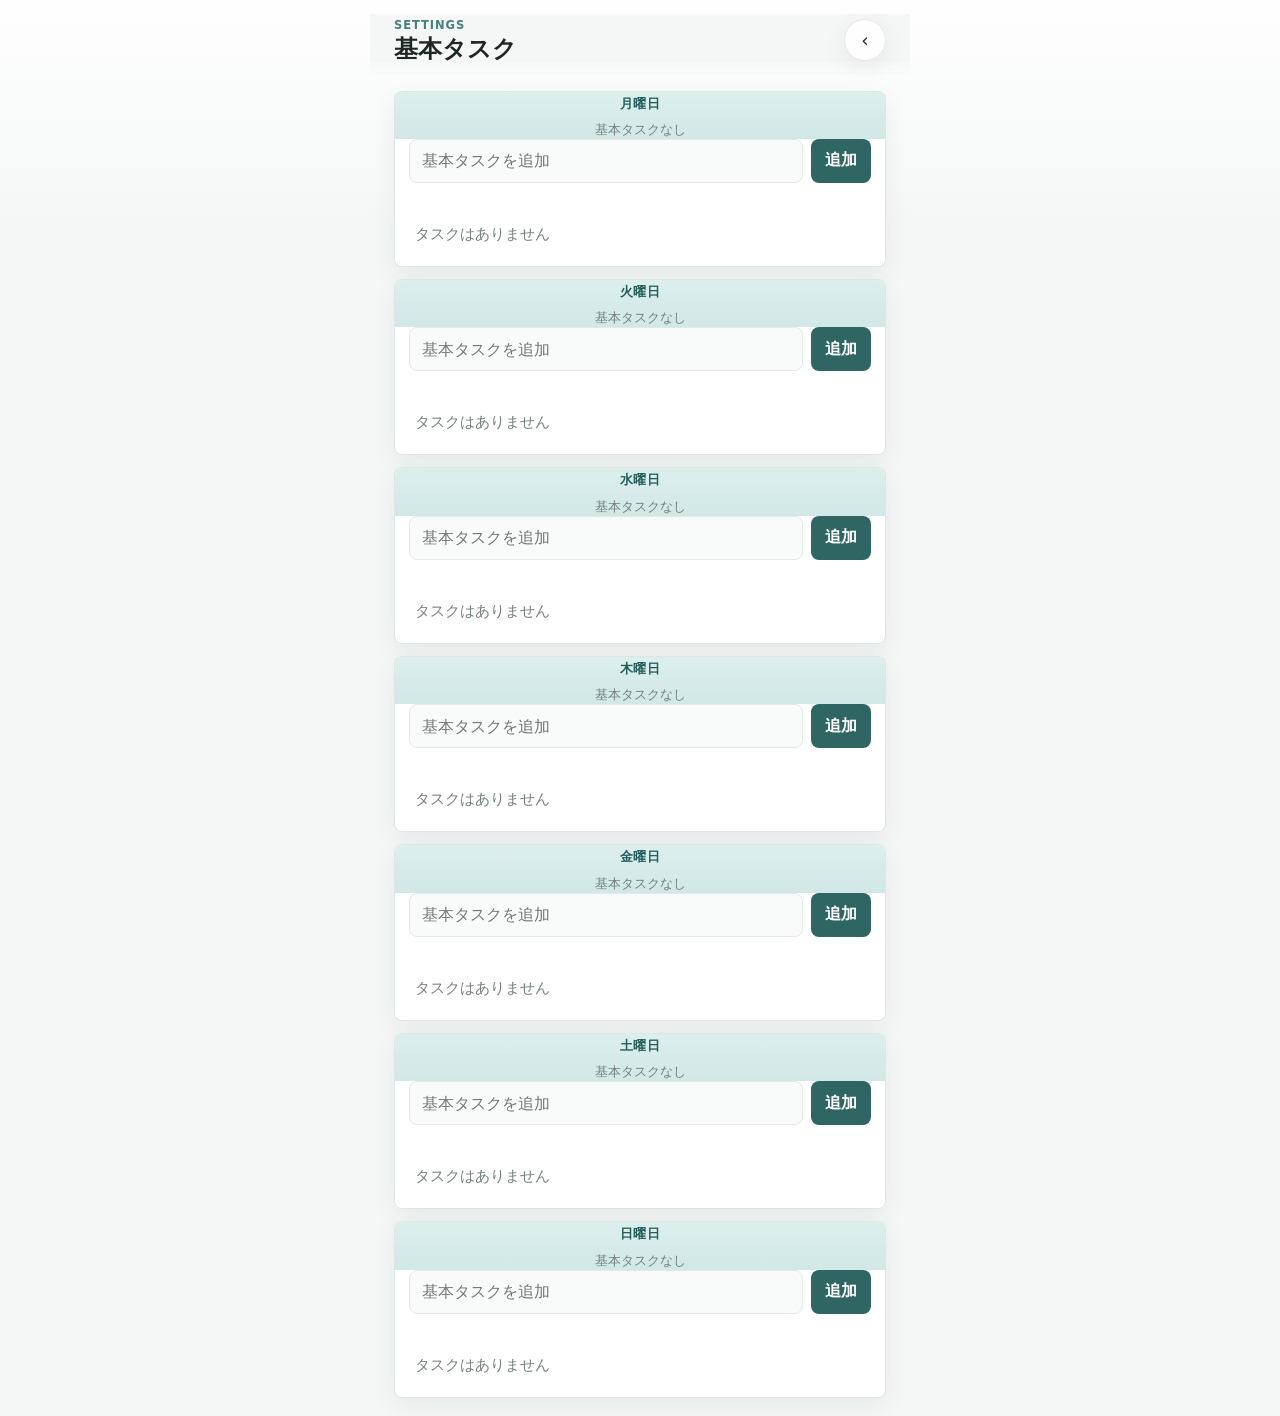
==== settings.html @ 0e0b2b91 "Add files via upload" ====
<!doctype html>
<html lang="ja">
  <head>
    <meta charset="utf-8">
    <meta name="viewport" content="width=device-width, initial-scale=1, viewport-fit=cover">
    <meta name="theme-color" content="#f4f7f6">
    <meta name="description" content="&#36913;&#38291;ToDo&#12398;&#22522;&#26412;&#12479;&#12473;&#12463;&#35373;&#23450;">
    <title>Weekly ToDo Settings</title>
    <link rel="stylesheet" href="style.css">
    <script src="settings.js" defer></script>
  </head>
  <body>
    <header class="app-header">
      <div>
        <p class="eyebrow">Settings</p>
        <h1>&#22522;&#26412;&#12479;&#12473;&#12463;</h1>
      </div>
      <a class="icon-button" href="index.html" aria-label="&#12513;&#12452;&#12531;&#30011;&#38754;&#12408;&#25147;&#12427;">&#8249;</a>
    </header>

    <main class="settings-list" id="settingsList"></main>

    <template id="settingsDayTemplate">
      <section class="settings-panel">
        <div class="day-head">
          <div>
            <h2></h2>
            <p class="day-count"></p>
          </div>
        </div>
        <form class="add-form">
          <input type="text" maxlength="60" autocomplete="off" placeholder="&#22522;&#26412;&#12479;&#12473;&#12463;&#12434;&#36861;&#21152;">
          <button type="submit">&#36861;&#21152;</button>
        </form>
        <ul class="task-list"></ul>
      </section>
    </template>
  </body>
</html>
---- style.css ----
:root {
  color-scheme: light;
  --bg: #f5f7f7;
  --panel: #ffffff;
  --panel-soft: #f9fbfb;
  --text: #1f2626;
  --muted: #74817f;
  --muted-soft: #a9b6b3;
  --line: #e3e9e7;
  --accent: #477f7d;
  --accent-strong: #2f6664;
  --accent-soft: #e6f1f0;
  --danger: #ad5a54;
  --shadow: 0 18px 44px rgba(38, 52, 51, 0.1);
  --shadow-soft: 0 8px 24px rgba(38, 52, 51, 0.07);
}

* {
  box-sizing: border-box;
}

html {
  min-height: 100%;
  background: var(--bg);
}

body {
  min-height: 100%;
  margin: 0;
  padding: calc(14px + env(safe-area-inset-top)) 0 calc(18px + env(safe-area-inset-bottom));
  color: var(--text);
  font-family: system-ui, -apple-system, BlinkMacSystemFont, "Segoe UI", sans-serif;
  background:
    linear-gradient(180deg, rgba(255, 255, 255, 0.92), rgba(255, 255, 255, 0) 230px),
    var(--bg);
}

button,
input,
a {
  font: inherit;
}

button,
a {
  -webkit-tap-highlight-color: transparent;
}

a {
  text-decoration: none;
}

.app-header {
  position: sticky;
  top: 0;
  z-index: 3;
  display: flex;
  align-items: center;
  justify-content: space-between;
  gap: 12px;
  max-width: 540px;
  margin: 0 auto 16px;
  padding: 4px 16px 12px;
  background: linear-gradient(180deg, var(--bg) 76%, rgba(245, 247, 247, 0));
}

.header-actions {
  display: flex;
  align-items: center;
  gap: 8px;
  flex: 0 0 auto;
}

.eyebrow {
  margin: 0 0 4px;
  color: var(--accent);
  font-size: 0.72rem;
  font-weight: 800;
  letter-spacing: 0.08em;
  text-transform: uppercase;
}

h1 {
  margin: 0;
  font-size: 1.48rem;
  font-weight: 760;
  line-height: 1.12;
  letter-spacing: 0;
}

.icon-button,
.add-button,
.delete-button {
  display: inline-grid;
  place-items: center;
  width: 42px;
  height: 42px;
  border: 1px solid rgba(227, 233, 231, 0.92);
  border-radius: 50%;
  color: var(--text);
  background: rgba(255, 255, 255, 0.86);
  box-shadow: var(--shadow-soft);
  backdrop-filter: blur(10px);
}

.icon-button {
  flex: 0 0 auto;
  font-size: 1.16rem;
}

.icon-button:active,
.add-button:active,
.delete-button:active {
  transform: scale(0.96);
}

.day-strip {
  display: grid;
  grid-auto-flow: column;
  grid-auto-columns: 86%;
  gap: 12px;
  overflow-x: auto;
  overscroll-behavior-x: contain;
  scroll-padding-inline: 7%;
  scroll-snap-type: x mandatory;
  scrollbar-width: none;
  padding: 2px 7% 14px;
}

.day-strip::-webkit-scrollbar {
  display: none;
}

.day-card,
.settings-panel {
  overflow: hidden;
  border: 1px solid rgba(218, 228, 225, 0.92);
  border-radius: 8px;
  background: rgba(255, 255, 255, 0.96);
  box-shadow: var(--shadow);
}

.day-card {
  position: relative;
  min-height: min(430px, calc(54vh - env(safe-area-inset-top)));
  scroll-snap-align: center;
  scroll-snap-stop: always;
}

.day-card.is-today {
  border-color: rgba(211, 126, 143, 0.36);
  box-shadow: 0 20px 52px rgba(167, 91, 111, 0.16);
}

.day-head {
  display: flex;
  align-items: center;
  justify-content: center;
  min-height: 34px;
  padding: 0;
  text-align: center;
  background: linear-gradient(180deg, #dcefed, #d1e8e6);
}

.day-card.is-today .day-head {
  background: linear-gradient(180deg, #f5dde3, #efcdd7);
}

.day-head h2 {
  width: 100%;
  margin: 0;
  padding: 5px 0 6px;
  color: #245f5d;
  font-size: 0.82rem;
  font-weight: 800;
  line-height: 1.1;
  letter-spacing: 0.04em;
  text-align: center;
}

.day-card.is-today .day-head h2 {
  color: #8a4155;
}

.day-count {
  margin: 4px 0 0;
  color: var(--muted);
  font-size: 0.82rem;
}

.add-button {
  flex: 0 0 auto;
  border-color: transparent;
  color: #fff;
  background: var(--accent);
  font-size: 1.25rem;
  line-height: 1;
}

.add-form {
  display: grid;
  grid-template-columns: minmax(0, 1fr) auto;
  gap: 8px;
  padding: 0 14px 14px;
}

.add-form[hidden] {
  display: none;
}

.add-form input {
  min-width: 0;
  height: 44px;
  border: 1px solid var(--line);
  border-radius: 8px;
  padding: 0 12px;
  color: var(--text);
  background: var(--panel-soft);
  outline: none;
}

.add-form input:focus {
  border-color: rgba(71, 127, 125, 0.62);
  box-shadow: 0 0 0 3px var(--accent-soft);
}

.add-form button {
  height: 44px;
  border: 0;
  border-radius: 8px;
  padding: 0 14px;
  color: #fff;
  background: var(--accent-strong);
  font-weight: 760;
}

.task-list {
  display: grid;
  gap: 2px;
  margin: 0;
  padding: 14px 18px 18px;
  list-style: none;
}

.task-item {
  display: grid;
  grid-template-columns: 38px minmax(0, 1fr);
  align-items: center;
  gap: 10px;
  min-height: 56px;
  border: 1px solid rgba(227, 233, 231, 0.9);
  border-radius: 8px;
  padding: 8px 10px 8px 8px;
  background: var(--panel-soft);
}

.check-task {
  grid-template-columns: 22px minmax(0, 1fr);
  gap: 7px;
  min-height: 36px;
  border: 0;
  border-radius: 8px;
  padding: 2px 6px;
  background: rgba(255, 255, 255, 0.42);
  cursor: pointer;
  touch-action: pan-x pan-y;
  user-select: none;
}

.check-task:focus-visible {
  outline: 3px solid var(--accent-soft);
  outline-offset: 2px;
}

.check-task:active {
  background: rgba(230, 241, 240, 0.52);
}

.task-item.is-done {
  opacity: 0.56;
}

.task-check {
  display: grid;
  place-items: center;
  width: 20px;
  height: 20px;
  margin: 0;
  border: 1.5px solid #9db0ad;
  border-radius: 5px;
  background: #fff;
  appearance: none;
  accent-color: var(--accent);
  pointer-events: none;
}

.task-check:checked {
  border-color: var(--accent);
  background: linear-gradient(180deg, #5b908e, var(--accent-strong));
}

.task-check:checked::after {
  width: 5px;
  height: 9px;
  margin-top: -2px;
  border: solid #fff;
  border-width: 0 2px 2px 0;
  transform: rotate(45deg);
  content: "";
}

.task-title {
  overflow-wrap: anywhere;
  color: var(--text);
  font-size: 1rem;
  font-weight: 520;
  line-height: 1.3;
}

.task-item.is-done .task-title {
  color: var(--muted);
}

.delete-button {
  width: 34px;
  height: 34px;
  border: 0;
  box-shadow: none;
  color: var(--danger);
  background: transparent;
  font-size: 1.2rem;
}

.empty {
  margin: 0;
  padding: 14px 2px 4px;
  color: var(--muted);
  font-size: 0.94rem;
}

.long-memo-panel {
  position: relative;
  width: min(88%, 476px);
  min-height: 156px;
  margin: 2px auto 0;
  padding: 4px 46px 18px 4px;
}

.long-memo-list {
  display: flex;
  flex-direction: column;
  gap: 6px;
  min-height: 128px;
  margin: 0;
  padding: 0;
  list-style: none;
}

.long-memo-sublist {
  display: grid;
  gap: 6px;
  margin: 0;
  padding: 0;
  list-style: none;
}

.long-memo-undated-group {
  margin: auto 0 0;
  padding: 0;
  list-style: none;
}

.long-memo-item {
  position: relative;
  margin: 0;
  padding: 1px 0 1px 18px;
  color: var(--text);
  font-size: 0.94rem;
  line-height: 1.35;
  overflow-wrap: anywhere;
  user-select: none;
}

.long-memo-item::before {
  position: absolute;
  top: 0.49em;
  left: 1px;
  width: 8px;
  height: 8px;
  border-radius: 50%;
  background: var(--accent);
  content: "";
}

.long-memo-item:focus-visible {
  outline: 3px solid var(--accent-soft);
  outline-offset: 2px;
}

.long-memo-empty {
  margin: 0;
  padding-left: 2px;
  color: var(--muted);
  font-size: 0.9rem;
  line-height: 1.35;
}

.long-memo-add {
  position: absolute;
  right: 10px;
  bottom: 10px;
  display: grid;
  place-items: center;
  width: 32px;
  height: 32px;
  border: 1px solid rgba(71, 127, 125, 0.16);
  border-radius: 50%;
  color: var(--accent-strong);
  background: var(--accent-soft);
  box-shadow: 0 6px 16px rgba(47, 102, 100, 0.1);
  font-size: 1.1rem;
  font-weight: 760;
  line-height: 1;
}

.long-memo-add:active {
  transform: scale(0.96);
}

.settings-list {
  display: grid;
  gap: 12px;
  width: min(100%, 540px);
  margin: 0 auto;
  padding: 0 14px;
}

.settings-panel {
  box-shadow: var(--shadow-soft);
}

.template-task {
  grid-template-columns: minmax(0, 1fr) 34px;
  padding-left: 12px;
}

@media (min-width: 640px) {
  .app-header {
    padding-inline: 24px;
  }

  .day-strip {
    grid-auto-columns: minmax(320px, 460px);
    justify-content: start;
    padding-inline: max(24px, calc((100vw - 540px) / 2));
    scroll-padding-inline: max(24px, calc((100vw - 540px) / 2));
  }

  .settings-list {
    padding-inline: 24px;
  }

  .long-memo-panel {
    width: min(460px, calc(100% - 48px));
  }
}
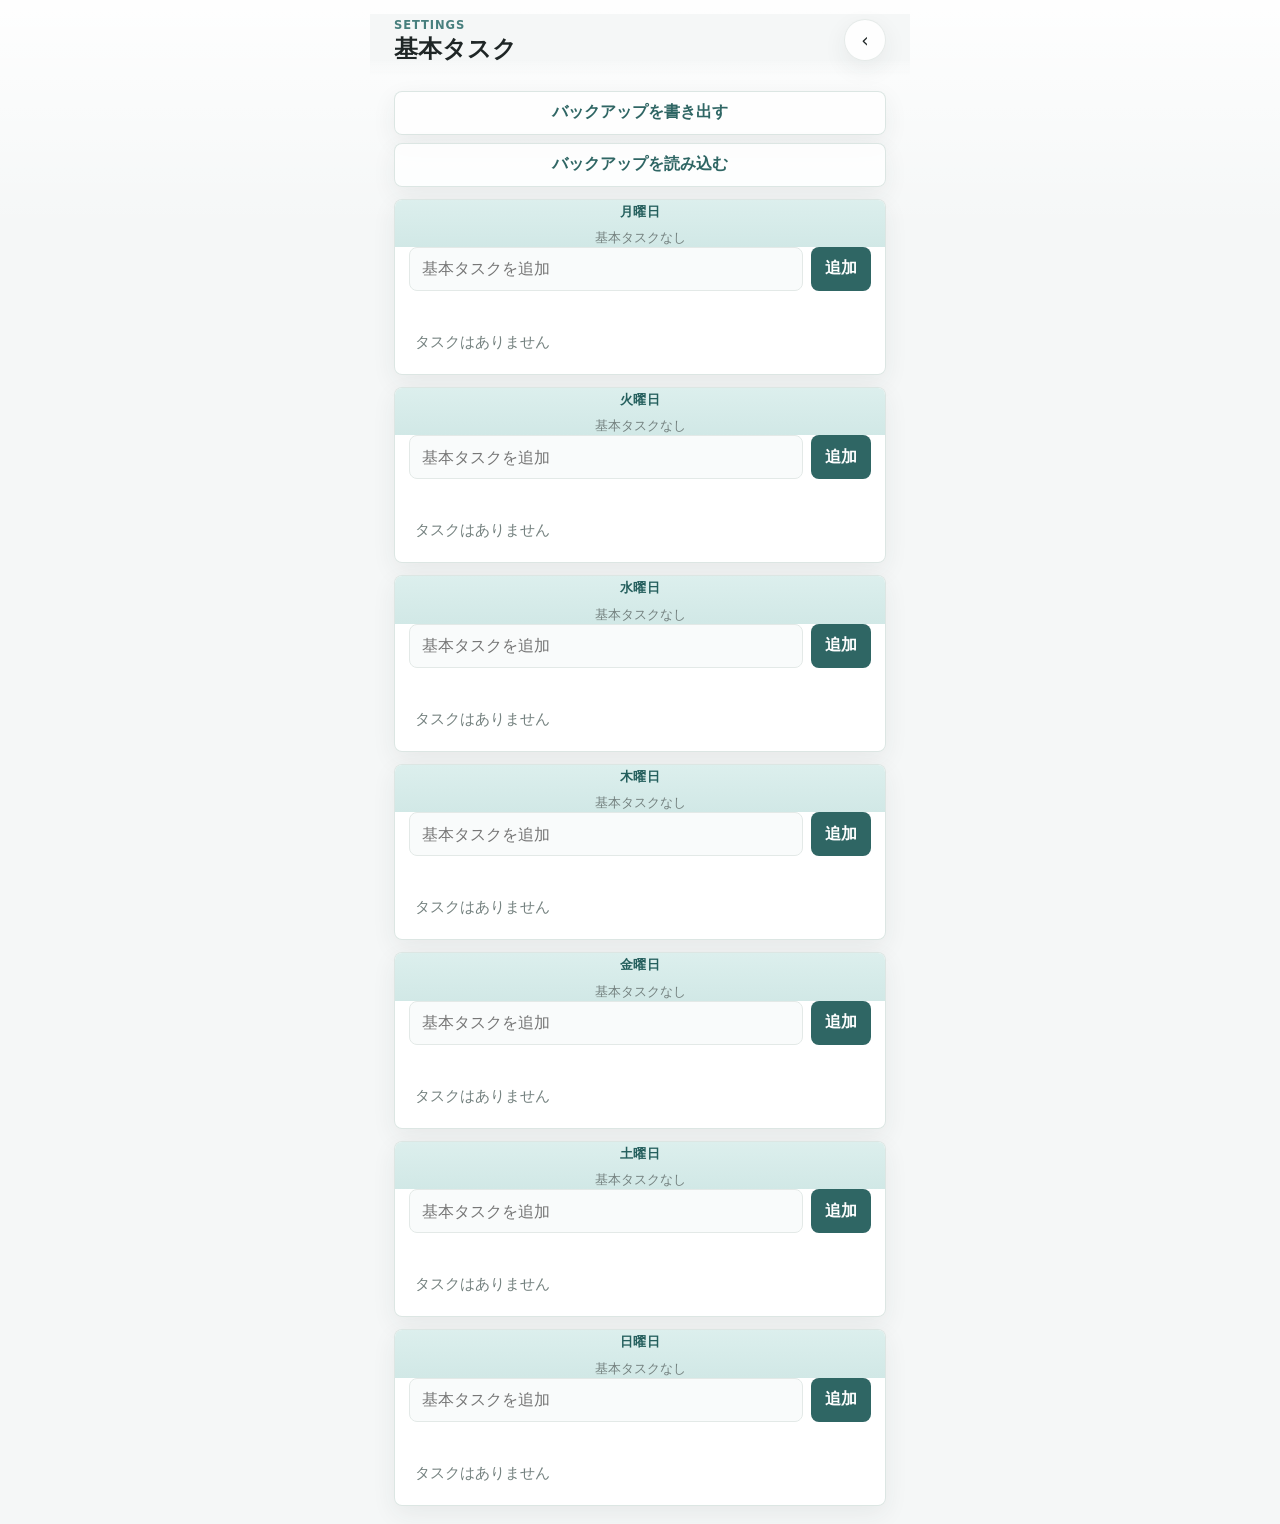
==== commit d2e1cf94: "Add files via upload" ====
--- a/settings.html
+++ b/settings.html
@@ -3,9 +3,12 @@
   <head>
     <meta charset="utf-8">
     <meta name="viewport" content="width=device-width, initial-scale=1, viewport-fit=cover">
-    <meta name="theme-color" content="#f4f7f6">
+    <meta name="theme-color" content="#477f7d">
     <meta name="description" content="&#36913;&#38291;ToDo&#12398;&#22522;&#26412;&#12479;&#12473;&#12463;&#35373;&#23450;">
     <title>Weekly ToDo Settings</title>
+    <link rel="manifest" href="manifest.json">
+    <link rel="apple-touch-icon" href="icons/icon-180.png">
+    <link rel="icon" type="image/png" sizes="32x32" href="icons/favicon-32.png">
     <link rel="stylesheet" href="style.css">
     <script src="settings.js" defer></script>
   </head>
@@ -18,7 +21,15 @@
       <a class="icon-button" href="index.html" aria-label="&#12513;&#12452;&#12531;&#30011;&#38754;&#12408;&#25147;&#12427;">&#8249;</a>
     </header>
 
-    <main class="settings-list" id="settingsList"></main>
+    <main>
+      <section class="backup-panel" aria-label="&#12496;&#12483;&#12463;&#12450;&#12483;&#12503;">
+        <button class="backup-button" id="exportBackupButton" type="button">&#12496;&#12483;&#12463;&#12450;&#12483;&#12503;&#12434;&#26360;&#12365;&#20986;&#12377;</button>
+        <button class="backup-button" id="importBackupButton" type="button">&#12496;&#12483;&#12463;&#12450;&#12483;&#12503;&#12434;&#35501;&#12415;&#36796;&#12416;</button>
+        <input id="importBackupInput" type="file" accept="application/json,.json" hidden>
+      </section>
+
+      <div class="settings-list" id="settingsList"></div>
+    </main>
 
     <template id="settingsDayTemplate">
       <section class="settings-panel">
--- a/style.css
+++ b/style.css
@@ -124,7 +124,7 @@
   scroll-padding-inline: 7%;
   scroll-snap-type: x mandatory;
   scrollbar-width: none;
-  padding: 2px 7% 14px;
+  padding: 2px 7% 10px;
 }
 
 .day-strip::-webkit-scrollbar {
@@ -142,7 +142,7 @@
 
 .day-card {
   position: relative;
-  min-height: min(430px, calc(54vh - env(safe-area-inset-top)));
+  min-height: min(292px, calc(38vh - env(safe-area-inset-top)));
   scroll-snap-align: center;
   scroll-snap-stop: always;
 }
@@ -341,7 +341,7 @@
 .long-memo-panel {
   position: relative;
   width: min(88%, 476px);
-  min-height: 156px;
+  min-height: 312px;
   margin: 2px auto 0;
   padding: 4px 46px 18px 4px;
 }
@@ -350,7 +350,7 @@
   display: flex;
   flex-direction: column;
   gap: 6px;
-  min-height: 128px;
+  min-height: 282px;
   margin: 0;
   padding: 0;
   list-style: none;
@@ -435,6 +435,29 @@
   padding: 0 14px;
 }
 
+.backup-panel {
+  display: grid;
+  grid-template-columns: 1fr;
+  gap: 8px;
+  width: min(100%, 540px);
+  margin: 0 auto 12px;
+  padding: 0 14px;
+}
+
+.backup-button {
+  min-height: 44px;
+  border: 1px solid rgba(218, 228, 225, 0.92);
+  border-radius: 8px;
+  color: var(--accent-strong);
+  background: rgba(255, 255, 255, 0.78);
+  box-shadow: var(--shadow-soft);
+  font-weight: 760;
+}
+
+.backup-button:active {
+  transform: scale(0.98);
+}
+
 .settings-panel {
   box-shadow: var(--shadow-soft);
 }
@@ -460,6 +483,10 @@
     padding-inline: 24px;
   }
 
+  .backup-panel {
+    padding-inline: 24px;
+  }
+
   .long-memo-panel {
     width: min(460px, calc(100% - 48px));
   }
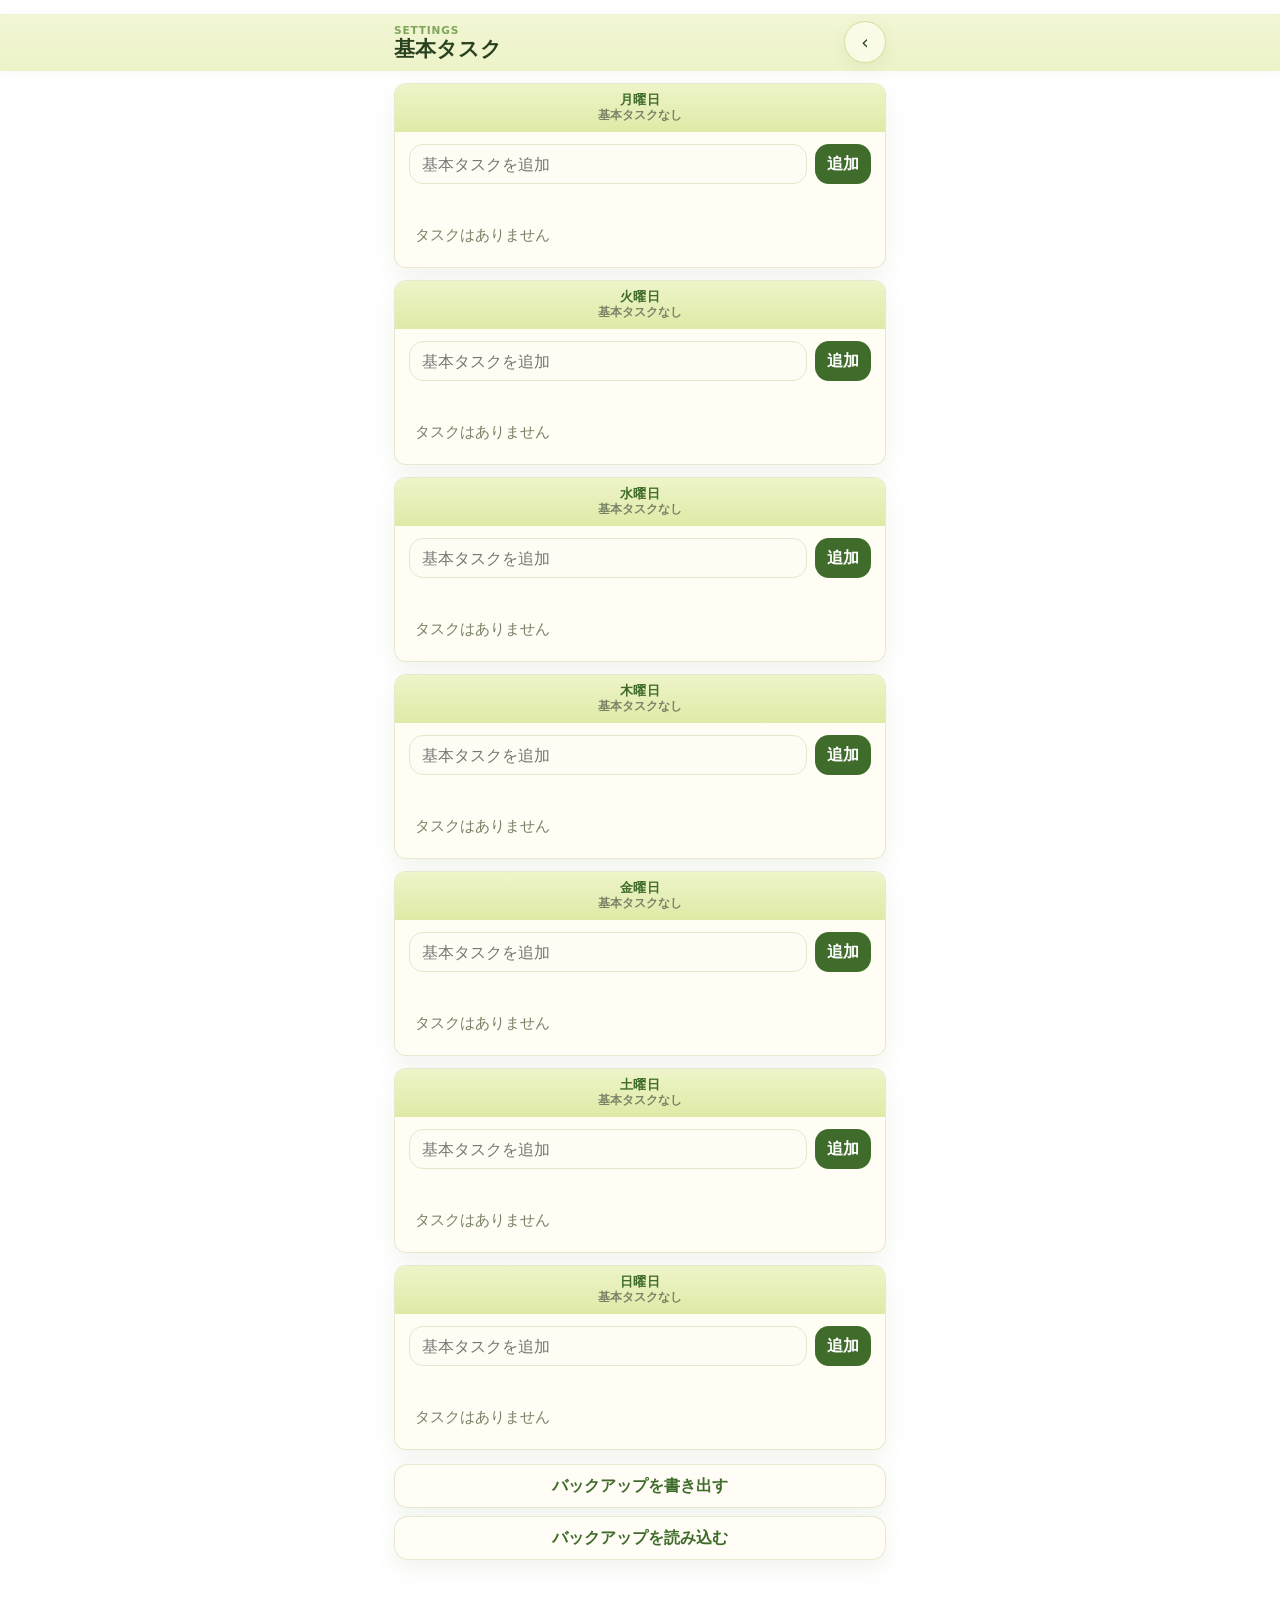
==== commit 0806ba4c: "Add files via upload" ====
--- a/settings.html
+++ b/settings.html
@@ -22,13 +22,13 @@
     </header>
 
     <main>
+      <div class="settings-list" id="settingsList"></div>
+
       <section class="backup-panel" aria-label="&#12496;&#12483;&#12463;&#12450;&#12483;&#12503;">
         <button class="backup-button" id="exportBackupButton" type="button">&#12496;&#12483;&#12463;&#12450;&#12483;&#12503;&#12434;&#26360;&#12365;&#20986;&#12377;</button>
         <button class="backup-button" id="importBackupButton" type="button">&#12496;&#12483;&#12463;&#12450;&#12483;&#12503;&#12434;&#35501;&#12415;&#36796;&#12416;</button>
         <input id="importBackupInput" type="file" accept="application/json,.json" hidden>
       </section>
-
-      <div class="settings-list" id="settingsList"></div>
     </main>
 
     <template id="settingsDayTemplate">
--- a/style.css
+++ b/style.css
@@ -1,18 +1,27 @@
 :root {
   color-scheme: light;
-  --bg: #f5f7f7;
+  --bg: #ffffff;
   --panel: #ffffff;
-  --panel-soft: #f9fbfb;
-  --text: #1f2626;
-  --muted: #74817f;
-  --muted-soft: #a9b6b3;
-  --line: #e3e9e7;
-  --accent: #477f7d;
-  --accent-strong: #2f6664;
-  --accent-soft: #e6f1f0;
+  --panel-soft: #fffdf3;
+  --cream: #fff8df;
+  --leaf-soft: #edf4bd;
+  --header-bg: #edf3c8;
+  --header-line: #d7e39b;
+  --leaf: #a8c957;
+  --text: #29411f;
+  --muted: #788165;
+  --muted-soft: #b5bd96;
+  --line: #e4e8ca;
+  --accent: #7fa55a;
+  --accent-strong: #3f6c2b;
+  --accent-soft: #eef5cf;
+  --today-soft: #f4dde1;
+  --today-strong: #8a4a57;
   --danger: #ad5a54;
-  --shadow: 0 18px 44px rgba(38, 52, 51, 0.1);
-  --shadow-soft: 0 8px 24px rgba(38, 52, 51, 0.07);
+  --radius-card: 12px;
+  --radius-control: 14px;
+  --shadow: 0 18px 42px rgba(94, 116, 39, 0.12);
+  --shadow-soft: 0 8px 22px rgba(94, 116, 39, 0.08);
 }
 
 * {
@@ -31,7 +40,7 @@
   color: var(--text);
   font-family: system-ui, -apple-system, BlinkMacSystemFont, "Segoe UI", sans-serif;
   background:
-    linear-gradient(180deg, rgba(255, 255, 255, 0.92), rgba(255, 255, 255, 0) 230px),
+    linear-gradient(180deg, rgba(255, 255, 255, 0.96), rgba(255, 255, 255, 0) 230px),
     var(--bg);
 }
 
@@ -58,10 +67,14 @@
   align-items: center;
   justify-content: space-between;
   gap: 12px;
-  max-width: 540px;
-  margin: 0 auto 16px;
-  padding: 4px 16px 12px;
-  background: linear-gradient(180deg, var(--bg) 76%, rgba(245, 247, 247, 0));
+  width: 100%;
+  max-width: none;
+  margin: 0 0 12px;
+  border: 0;
+  border-radius: 0;
+  padding: 7px max(16px, calc((100vw - 540px) / 2 + 16px)) 8px;
+  background: linear-gradient(180deg, #f2f6d5, var(--header-bg));
+  box-shadow: 0 3px 10px rgba(94, 116, 39, 0.04);
 }
 
 .header-actions {
@@ -72,9 +85,9 @@
 }
 
 .eyebrow {
-  margin: 0 0 4px;
+  margin: 0 0 1px;
   color: var(--accent);
-  font-size: 0.72rem;
+  font-size: 0.66rem;
   font-weight: 800;
   letter-spacing: 0.08em;
   text-transform: uppercase;
@@ -82,7 +95,7 @@
 
 h1 {
   margin: 0;
-  font-size: 1.48rem;
+  font-size: 1.32rem;
   font-weight: 760;
   line-height: 1.12;
   letter-spacing: 0;
@@ -95,11 +108,11 @@
   place-items: center;
   width: 42px;
   height: 42px;
-  border: 1px solid rgba(227, 233, 231, 0.92);
+  border: 1px solid rgba(198, 214, 132, 0.72);
   border-radius: 50%;
   color: var(--text);
-  background: rgba(255, 255, 255, 0.86);
-  box-shadow: var(--shadow-soft);
+  background: rgba(255, 253, 243, 0.66);
+  box-shadow: 0 5px 16px rgba(94, 116, 39, 0.08);
   backdrop-filter: blur(10px);
 }
 
@@ -134,9 +147,9 @@
 .day-card,
 .settings-panel {
   overflow: hidden;
-  border: 1px solid rgba(218, 228, 225, 0.92);
-  border-radius: 8px;
-  background: rgba(255, 255, 255, 0.96);
+  border: 1px solid rgba(228, 232, 202, 0.92);
+  border-radius: var(--radius-card);
+  background: rgba(255, 253, 244, 0.97);
   box-shadow: var(--shadow);
 }
 
@@ -148,8 +161,8 @@
 }
 
 .day-card.is-today {
-  border-color: rgba(211, 126, 143, 0.36);
-  box-shadow: 0 20px 52px rgba(167, 91, 111, 0.16);
+  border-color: rgba(211, 126, 143, 0.32);
+  box-shadow: 0 18px 44px rgba(152, 96, 65, 0.14);
 }
 
 .day-head {
@@ -159,18 +172,18 @@
   min-height: 34px;
   padding: 0;
   text-align: center;
-  background: linear-gradient(180deg, #dcefed, #d1e8e6);
+  background: linear-gradient(180deg, #eef4c9, #dfeaa6);
 }
 
 .day-card.is-today .day-head {
-  background: linear-gradient(180deg, #f5dde3, #efcdd7);
+  background: linear-gradient(180deg, #f5e1dd, var(--today-soft));
 }
 
 .day-head h2 {
   width: 100%;
   margin: 0;
   padding: 5px 0 6px;
-  color: #245f5d;
+  color: var(--accent-strong);
   font-size: 0.82rem;
   font-weight: 800;
   line-height: 1.1;
@@ -179,7 +192,7 @@
 }
 
 .day-card.is-today .day-head h2 {
-  color: #8a4155;
+  color: var(--today-strong);
 }
 
 .day-count {
@@ -192,7 +205,7 @@
   flex: 0 0 auto;
   border-color: transparent;
   color: #fff;
-  background: var(--accent);
+  background: linear-gradient(180deg, var(--leaf), var(--accent));
   font-size: 1.25rem;
   line-height: 1;
 }
@@ -212,7 +225,7 @@
   min-width: 0;
   height: 44px;
   border: 1px solid var(--line);
-  border-radius: 8px;
+  border-radius: var(--radius-control);
   padding: 0 12px;
   color: var(--text);
   background: var(--panel-soft);
@@ -220,15 +233,15 @@
 }
 
 .add-form input:focus {
-  border-color: rgba(71, 127, 125, 0.62);
+  border-color: rgba(127, 165, 90, 0.66);
   box-shadow: 0 0 0 3px var(--accent-soft);
 }
 
 .add-form button {
-  height: 44px;
+  height: 40px;
   border: 0;
-  border-radius: 8px;
-  padding: 0 14px;
+  border-radius: var(--radius-control);
+  padding: 0 12px;
   color: #fff;
   background: var(--accent-strong);
   font-weight: 760;
@@ -248,8 +261,8 @@
   align-items: center;
   gap: 10px;
   min-height: 56px;
-  border: 1px solid rgba(227, 233, 231, 0.9);
-  border-radius: 8px;
+  border: 1px solid rgba(228, 232, 202, 0.9);
+  border-radius: var(--radius-control);
   padding: 8px 10px 8px 8px;
   background: var(--panel-soft);
 }
@@ -259,9 +272,9 @@
   gap: 7px;
   min-height: 36px;
   border: 0;
-  border-radius: 8px;
+  border-radius: var(--radius-control);
   padding: 2px 6px;
-  background: rgba(255, 255, 255, 0.42);
+  background: rgba(255, 253, 243, 0.42);
   cursor: pointer;
   touch-action: pan-x pan-y;
   user-select: none;
@@ -273,7 +286,7 @@
 }
 
 .check-task:active {
-  background: rgba(230, 241, 240, 0.52);
+  background: rgba(238, 245, 207, 0.54);
 }
 
 .task-item.is-done {
@@ -286,7 +299,7 @@
   width: 20px;
   height: 20px;
   margin: 0;
-  border: 1.5px solid #9db0ad;
+  border: 1.5px solid var(--muted-soft);
   border-radius: 5px;
   background: #fff;
   appearance: none;
@@ -296,7 +309,7 @@
 
 .task-check:checked {
   border-color: var(--accent);
-  background: linear-gradient(180deg, #5b908e, var(--accent-strong));
+  background: linear-gradient(180deg, var(--leaf), var(--accent-strong));
 }
 
 .task-check:checked::after {
@@ -383,7 +396,7 @@
 
 .long-memo-item::before {
   position: absolute;
-  top: 0.49em;
+  top: 0.5em;
   left: 1px;
   width: 8px;
   height: 8px;
@@ -392,6 +405,29 @@
   content: "";
 }
 
+.long-memo-item.is-due-soon {
+  color: #a34f4b;
+  font-weight: 600;
+}
+
+.long-memo-item.is-due-soon::before {
+  display: inline-flex;
+  align-items: center;
+  justify-content: center;
+  top: calc(0.34em + 2px);
+  left: 0;
+  width: 12px;
+  height: 12px;
+  border-radius: 50%;
+  color: #fff;
+  background: #a34f4b;
+  content: "!";
+  font-size: 0.64rem;
+  font-weight: 900;
+  line-height: 1;
+  text-align: center;
+}
+
 .long-memo-item:focus-visible {
   outline: 3px solid var(--accent-soft);
   outline-offset: 2px;
@@ -413,11 +449,11 @@
   place-items: center;
   width: 32px;
   height: 32px;
-  border: 1px solid rgba(71, 127, 125, 0.16);
+  border: 1px solid rgba(127, 165, 90, 0.18);
   border-radius: 50%;
   color: var(--accent-strong);
   background: var(--accent-soft);
-  box-shadow: 0 6px 16px rgba(47, 102, 100, 0.1);
+  box-shadow: 0 6px 16px rgba(94, 116, 39, 0.11);
   font-size: 1.1rem;
   font-weight: 760;
   line-height: 1;
@@ -440,16 +476,16 @@
   grid-template-columns: 1fr;
   gap: 8px;
   width: min(100%, 540px);
-  margin: 0 auto 12px;
-  padding: 0 14px;
+  margin: 14px auto 0;
+  padding: 0 14px calc(24px + env(safe-area-inset-bottom));
 }
 
 .backup-button {
   min-height: 44px;
-  border: 1px solid rgba(218, 228, 225, 0.92);
-  border-radius: 8px;
+  border: 1px solid rgba(228, 232, 202, 0.92);
+  border-radius: var(--radius-control);
   color: var(--accent-strong);
-  background: rgba(255, 255, 255, 0.78);
+  background: rgba(255, 253, 243, 0.82);
   box-shadow: var(--shadow-soft);
   font-weight: 760;
 }
@@ -458,8 +494,111 @@
   transform: scale(0.98);
 }
 
+.history-page {
+  width: min(100%, 540px);
+  margin: 0 auto;
+  padding: 0 14px calc(24px + env(safe-area-inset-bottom));
+}
+
+.history-list {
+  display: grid;
+  gap: 8px;
+  min-height: 280px;
+  margin: 0;
+  padding: 0;
+  list-style: none;
+}
+
+.history-item {
+  position: relative;
+  margin: 0;
+  padding: 4px 0 4px 18px;
+  color: var(--text);
+  font-size: 0.96rem;
+  line-height: 1.35;
+  overflow-wrap: anywhere;
+  user-select: none;
+}
+
+.history-item::before {
+  position: absolute;
+  top: 0.62em;
+  left: 1px;
+  width: 8px;
+  height: 8px;
+  border-radius: 50%;
+  background: var(--muted-soft);
+  content: "";
+}
+
+.history-item:focus-visible {
+  outline: 3px solid var(--accent-soft);
+  outline-offset: 2px;
+}
+
+.history-empty {
+  margin: 0;
+  color: var(--muted);
+  font-size: 0.94rem;
+  line-height: 1.35;
+}
+
+.history-clear-button {
+  width: 100%;
+  min-height: 42px;
+  margin-top: 18px;
+  border: 1px solid rgba(173, 90, 84, 0.22);
+  border-radius: 8px;
+  color: var(--danger);
+  background: rgba(255, 255, 255, 0.58);
+  font-weight: 700;
+}
+
+.history-clear-button:disabled {
+  opacity: 0.42;
+}
+
+.history-clear-button:not(:disabled):active {
+  transform: scale(0.98);
+}
+
 .settings-panel {
   box-shadow: var(--shadow-soft);
+}
+
+.settings-panel .day-head {
+  min-height: 48px;
+  padding: 7px 12px 8px;
+}
+
+.settings-panel .day-head > div {
+  display: grid;
+  gap: 1px;
+}
+
+.settings-panel .day-head h2 {
+  padding: 0;
+}
+
+.settings-panel .day-count {
+  margin: 0;
+  color: var(--muted);
+  font-size: 0.72rem;
+  font-weight: 700;
+  line-height: 1.15;
+}
+
+.settings-panel .add-form {
+  padding-top: 12px;
+}
+
+.settings-panel .add-form input {
+  height: 40px;
+}
+
+.settings-panel .task-item {
+  background: #fff;
+  box-shadow: 0 4px 12px rgba(94, 116, 39, 0.05);
 }
 
 .template-task {
@@ -469,7 +608,7 @@
 
 @media (min-width: 640px) {
   .app-header {
-    padding-inline: 24px;
+    padding-inline: max(24px, calc((100vw - 540px) / 2 + 24px));
   }
 
   .day-strip {
@@ -487,6 +626,10 @@
     padding-inline: 24px;
   }
 
+  .history-page {
+    padding-inline: 24px;
+  }
+
   .long-memo-panel {
     width: min(460px, calc(100% - 48px));
   }
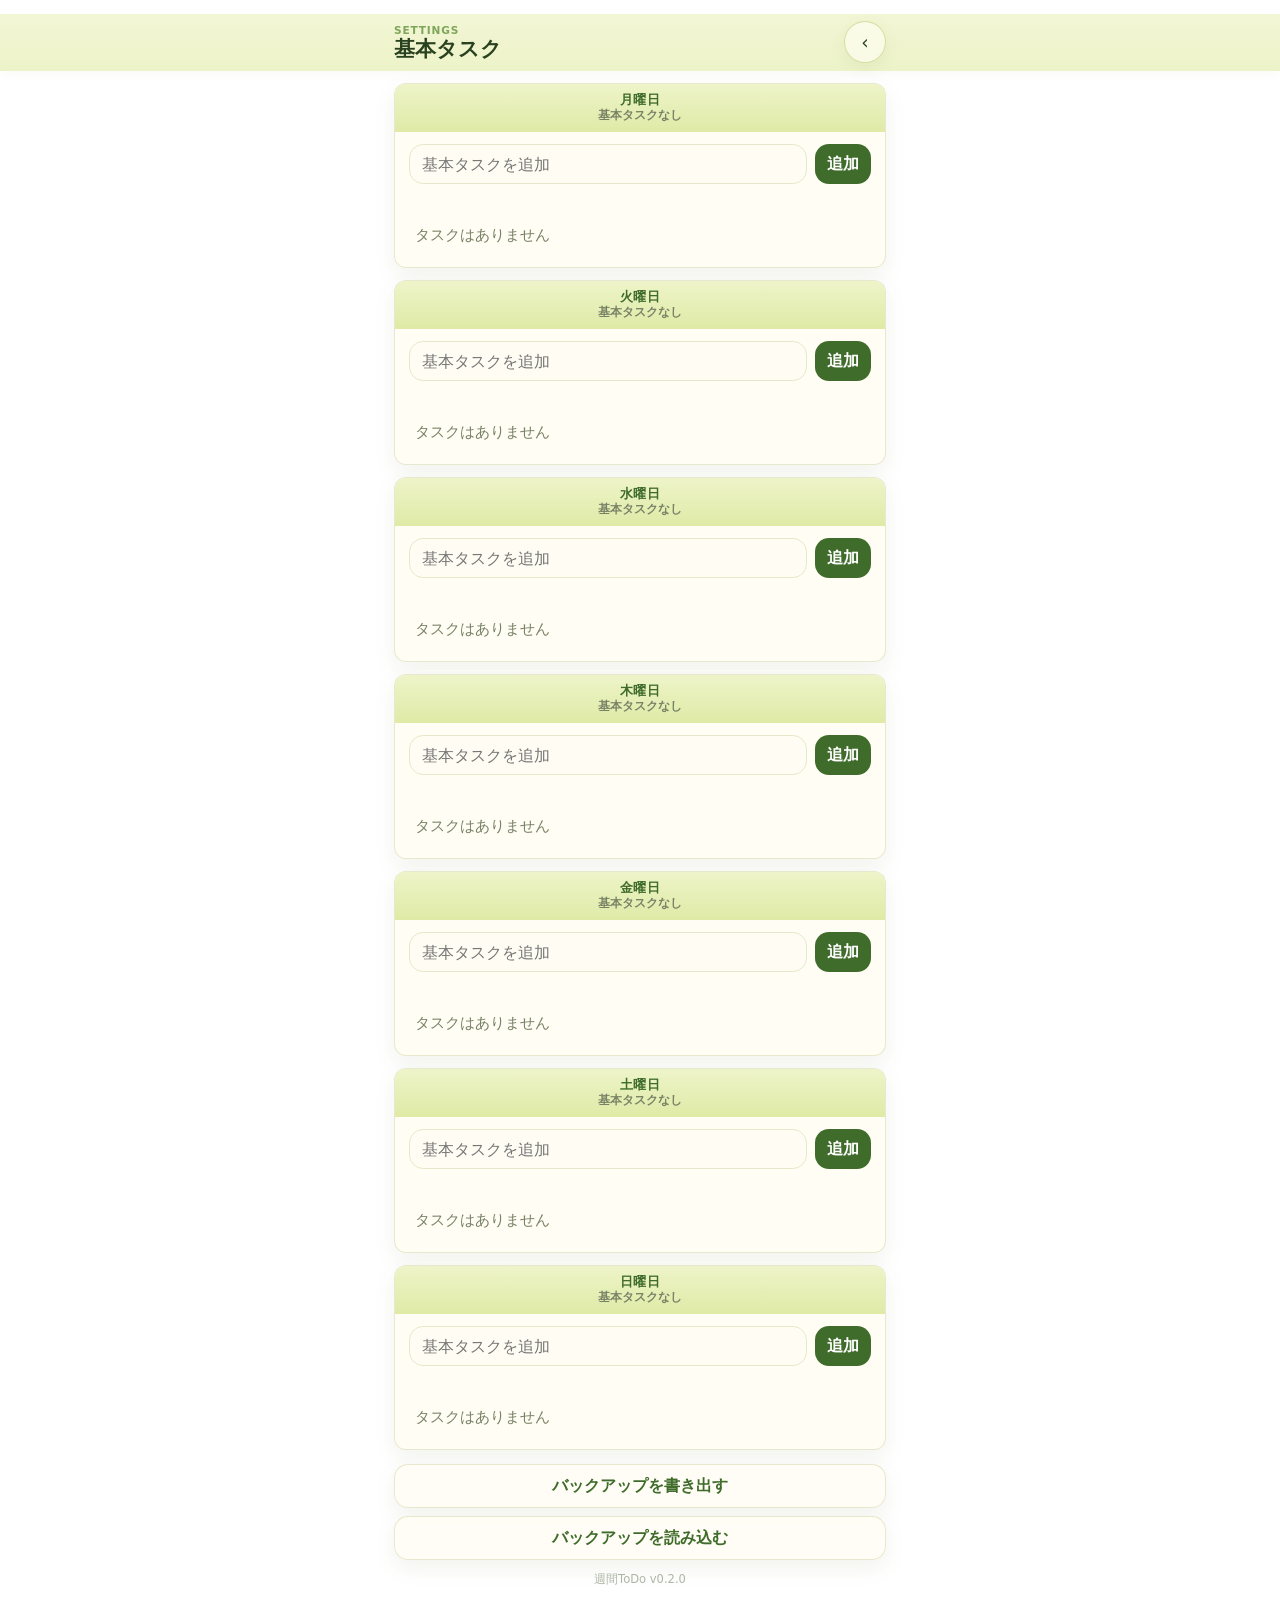
==== commit 91004424: "Add files via upload" ====
--- a/settings.html
+++ b/settings.html
@@ -29,6 +29,8 @@
         <button class="backup-button" id="importBackupButton" type="button">&#12496;&#12483;&#12463;&#12450;&#12483;&#12503;&#12434;&#35501;&#12415;&#36796;&#12416;</button>
         <input id="importBackupInput" type="file" accept="application/json,.json" hidden>
       </section>
+
+      <p class="app-version">&#36913;&#38291;ToDo v0.2.0</p>
     </main>
 
     <template id="settingsDayTemplate">
--- a/style.css
+++ b/style.css
@@ -15,8 +15,8 @@
   --accent: #7fa55a;
   --accent-strong: #3f6c2b;
   --accent-soft: #eef5cf;
-  --today-soft: #f4dde1;
-  --today-strong: #8a4a57;
+  --today-soft: #f6ded0;
+  --today-strong: #8a5546;
   --danger: #ad5a54;
   --radius-card: 12px;
   --radius-control: 14px;
@@ -96,7 +96,7 @@
 h1 {
   margin: 0;
   font-size: 1.32rem;
-  font-weight: 760;
+  font-weight: 650;
   line-height: 1.12;
   letter-spacing: 0;
 }
@@ -121,6 +121,10 @@
   font-size: 1.16rem;
 }
 
+.history-link {
+  font-size: 1.34rem;
+}
+
 .icon-button:active,
 .add-button:active,
 .delete-button:active {
@@ -176,7 +180,7 @@
 }
 
 .day-card.is-today .day-head {
-  background: linear-gradient(180deg, #f5e1dd, var(--today-soft));
+  background: linear-gradient(180deg, #f8e8d7, var(--today-soft));
 }
 
 .day-head h2 {
@@ -477,7 +481,7 @@
   gap: 8px;
   width: min(100%, 540px);
   margin: 14px auto 0;
-  padding: 0 14px calc(24px + env(safe-area-inset-bottom));
+  padding: 0 14px;
 }
 
 .backup-button {
@@ -492,6 +496,17 @@
 
 .backup-button:active {
   transform: scale(0.98);
+}
+
+.app-version {
+  width: min(100%, 540px);
+  margin: 12px auto 0;
+  padding: 0 14px calc(24px + env(safe-area-inset-bottom));
+  color: rgba(88, 107, 73, 0.48);
+  font-size: 0.72rem;
+  font-weight: 500;
+  letter-spacing: 0;
+  text-align: center;
 }
 
 .history-page {
@@ -597,6 +612,9 @@
 }
 
 .settings-panel .task-item {
+  min-height: 46px;
+  padding-top: 5px;
+  padding-bottom: 5px;
   background: #fff;
   box-shadow: 0 4px 12px rgba(94, 116, 39, 0.05);
 }
@@ -626,6 +644,10 @@
     padding-inline: 24px;
   }
 
+  .app-version {
+    padding-inline: 24px;
+  }
+
   .history-page {
     padding-inline: 24px;
   }
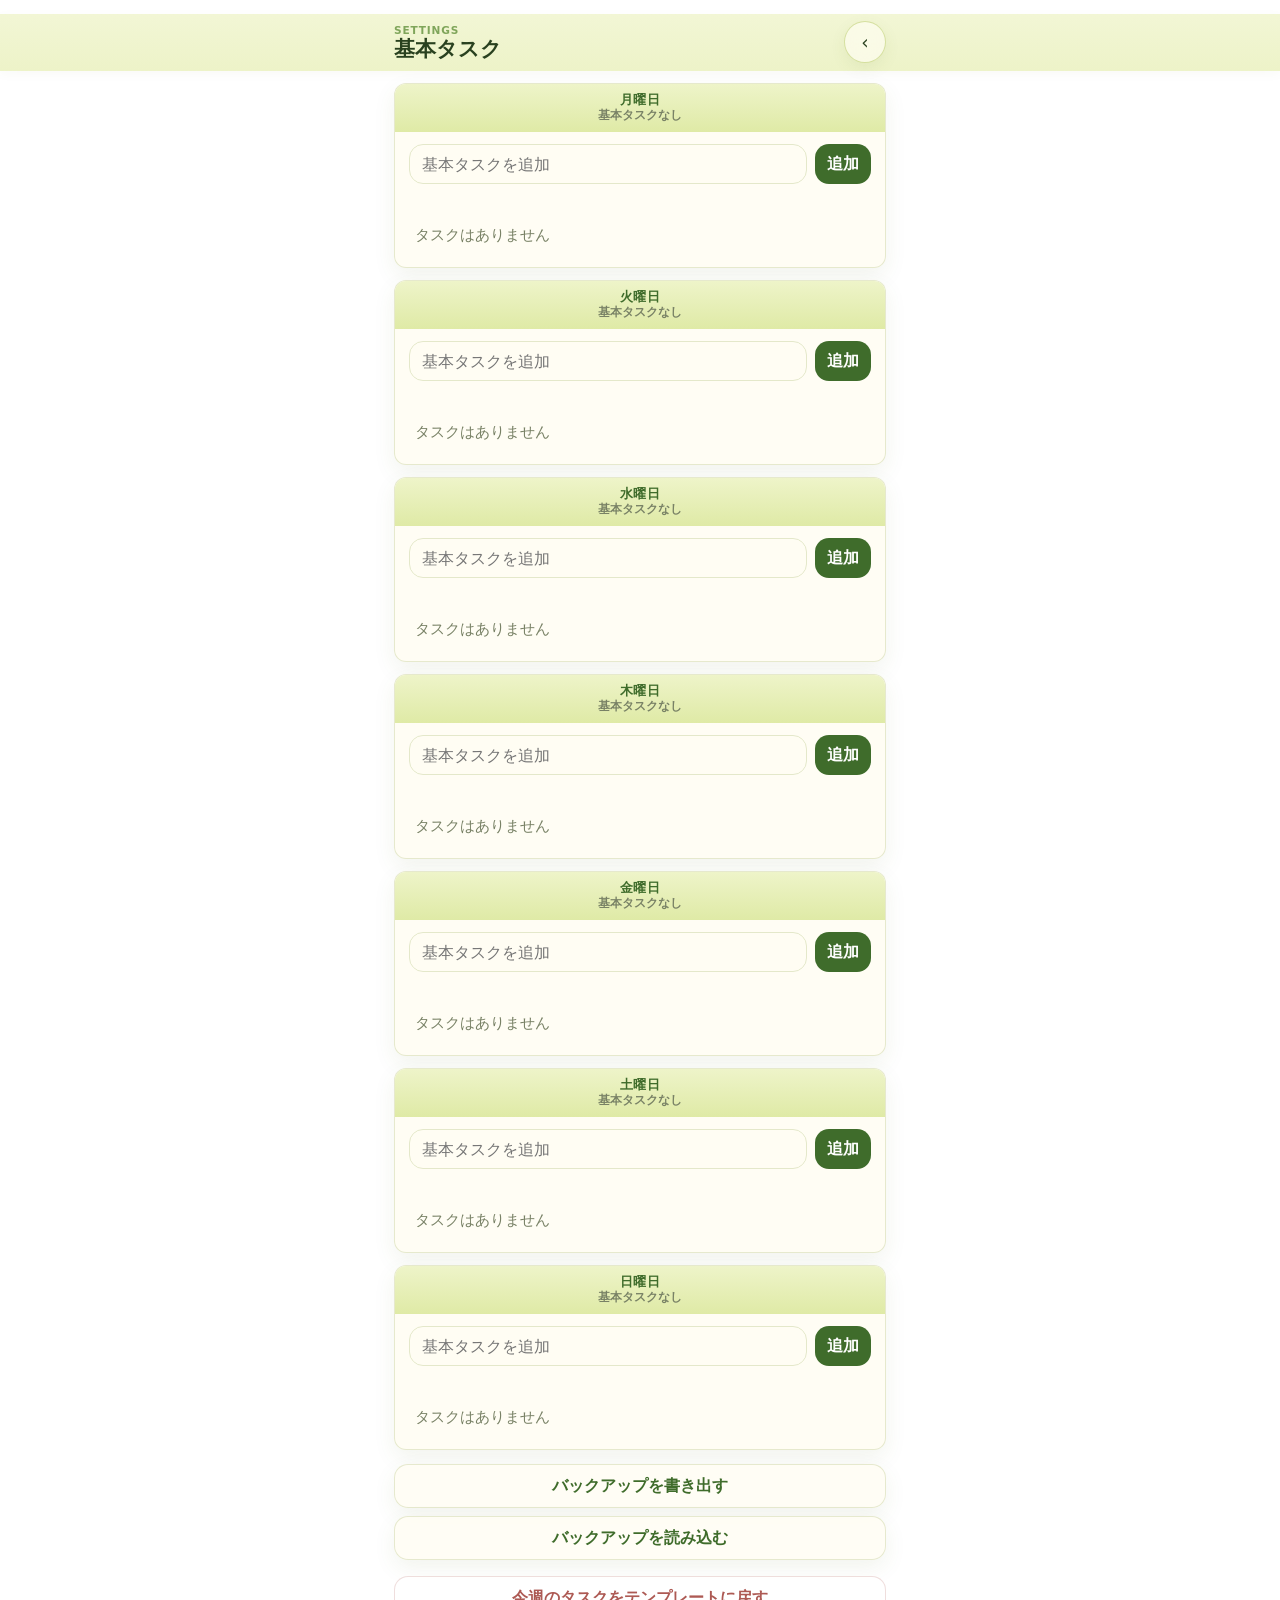
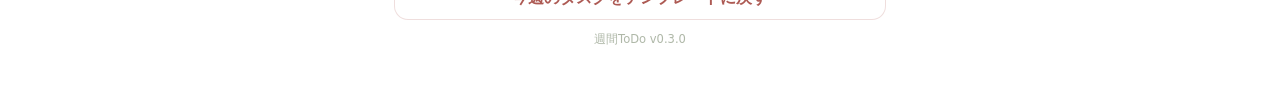
==== commit b957c5fa: "Add files via upload" ====
--- a/settings.html
+++ b/settings.html
@@ -28,9 +28,10 @@
         <button class="backup-button" id="exportBackupButton" type="button">&#12496;&#12483;&#12463;&#12450;&#12483;&#12503;&#12434;&#26360;&#12365;&#20986;&#12377;</button>
         <button class="backup-button" id="importBackupButton" type="button">&#12496;&#12483;&#12463;&#12450;&#12483;&#12503;&#12434;&#35501;&#12415;&#36796;&#12416;</button>
         <input id="importBackupInput" type="file" accept="application/json,.json" hidden>
+        <button class="backup-button reset-week-button" id="manualResetButton" type="button">&#20170;&#36913;&#12398;&#12479;&#12473;&#12463;&#12434;&#12486;&#12531;&#12503;&#12524;&#12540;&#12488;&#12395;&#25147;&#12377;</button>
       </section>
 
-      <p class="app-version">&#36913;&#38291;ToDo v0.2.0</p>
+      <p class="app-version">&#36913;&#38291;ToDo v0.3.0</p>
     </main>
 
     <template id="settingsDayTemplate">
--- a/style.css
+++ b/style.css
@@ -18,6 +18,11 @@
   --today-soft: #f6ded0;
   --today-strong: #8a5546;
   --danger: #ad5a54;
+  --shopping-bg: #fffaf0;
+  --shopping-panel: #fff5cf;
+  --shopping-line: #eadb9c;
+  --shopping-accent: #b99545;
+  --shopping-strong: #6f5422;
   --radius-card: 12px;
   --radius-control: 14px;
   --shadow: 0 18px 42px rgba(94, 116, 39, 0.12);
@@ -125,6 +130,31 @@
   font-size: 1.34rem;
 }
 
+.shopping-link {
+  position: relative;
+  font-size: 0;
+}
+
+.shopping-link span {
+  position: relative;
+  width: 15px;
+  height: 13px;
+  border: 2px solid currentColor;
+  border-radius: 3px 3px 4px 4px;
+}
+
+.shopping-link span::before {
+  position: absolute;
+  left: 2.5px;
+  top: -6px;
+  width: 6px;
+  height: 6px;
+  border: 2px solid currentColor;
+  border-bottom: 0;
+  border-radius: 7px 7px 0 0;
+  content: "";
+}
+
 .icon-button:active,
 .add-button:active,
 .delete-button:active {
@@ -445,10 +475,16 @@
   line-height: 1.35;
 }
 
-.long-memo-add {
+.long-memo-actions {
   position: absolute;
   right: 10px;
   bottom: 10px;
+  display: flex;
+  align-items: center;
+  gap: 8px;
+}
+
+.long-memo-action {
   display: grid;
   place-items: center;
   width: 32px;
@@ -463,7 +499,15 @@
   line-height: 1;
 }
 
-.long-memo-add:active {
+.long-memo-history {
+  font-size: 1.05rem;
+}
+
+.long-memo-add {
+  font-size: 1.1rem;
+}
+
+.long-memo-action:active {
   transform: scale(0.96);
 }
 
@@ -496,6 +540,14 @@
 
 .backup-button:active {
   transform: scale(0.98);
+}
+
+.reset-week-button {
+  margin-top: 8px;
+  border-color: rgba(173, 90, 84, 0.2);
+  color: var(--danger);
+  background: rgba(255, 255, 255, 0.7);
+  box-shadow: none;
 }
 
 .app-version {
@@ -577,6 +629,161 @@
   transform: scale(0.98);
 }
 
+.shopping-page-body {
+  --header-bg: #f4e5a8;
+  --header-line: #eadb9c;
+  --accent: #b99545;
+  --accent-strong: #6f5422;
+  --accent-soft: #fff2bf;
+  --text: #4d3a18;
+  --muted: #8b7a52;
+  --line: #eadb9c;
+  background:
+    linear-gradient(180deg, rgba(255, 250, 240, 0.96), rgba(255, 255, 255, 0) 230px),
+    #fff;
+}
+
+.shopping-header {
+  background: linear-gradient(180deg, #fff2bf, var(--header-bg));
+  box-shadow: 0 3px 10px rgba(132, 99, 34, 0.06);
+}
+
+.shopping-back {
+  color: var(--shopping-strong);
+}
+
+.shopping-page {
+  width: min(100%, 540px);
+  margin: 0 auto;
+  padding: 0 14px calc(24px + env(safe-area-inset-bottom));
+}
+
+.shopping-form {
+  position: sticky;
+  top: calc(58px + env(safe-area-inset-top));
+  z-index: 2;
+  display: grid;
+  grid-template-columns: minmax(0, 1fr) auto;
+  gap: 8px;
+  margin: 0 0 12px;
+  padding: 8px 0 10px;
+  background: linear-gradient(180deg, rgba(255, 255, 255, 0.96), rgba(255, 255, 255, 0.82));
+}
+
+.shopping-form input {
+  min-width: 0;
+  height: 44px;
+  border: 1px solid var(--shopping-line);
+  border-radius: var(--radius-control);
+  padding: 0 13px;
+  color: var(--shopping-strong);
+  background: #fffdf6;
+  outline: none;
+}
+
+.shopping-form input:focus {
+  border-color: rgba(185, 149, 69, 0.72);
+  box-shadow: 0 0 0 3px rgba(255, 242, 191, 0.9);
+}
+
+.shopping-form button {
+  height: 42px;
+  border: 0;
+  border-radius: var(--radius-control);
+  padding: 0 14px;
+  color: #fff;
+  background: linear-gradient(180deg, #c5a653, var(--shopping-strong));
+  box-shadow: 0 8px 18px rgba(132, 99, 34, 0.14);
+  font-weight: 760;
+}
+
+.shopping-form button:active {
+  transform: scale(0.98);
+}
+
+.shopping-list {
+  display: grid;
+  align-content: start;
+  gap: 0;
+  grid-auto-rows: max-content;
+  min-height: 60vh;
+  margin: 0;
+  padding: 1px 0 0;
+  list-style: none;
+}
+
+.shopping-item {
+  display: grid;
+  grid-template-columns: 22px minmax(0, 1fr) 34px;
+  align-items: center;
+  gap: 5px;
+  min-height: 26px;
+  border: 0;
+  border-radius: 0;
+  padding: 0;
+  color: var(--shopping-strong);
+  background: transparent;
+  box-shadow: none;
+}
+
+.shopping-item.is-dragging {
+  opacity: 0.72;
+  background: rgba(255, 242, 191, 0.34);
+}
+
+.shopping-handle {
+  display: grid;
+  place-items: center;
+  width: 22px;
+  height: 28px;
+  border: 0;
+  padding: 0;
+  background: transparent;
+  touch-action: none;
+  cursor: grab;
+}
+
+.shopping-handle::before {
+  width: 8px;
+  height: 8px;
+  border-radius: 2px;
+  background: #9e7f32;
+  box-shadow: 0 1px 3px rgba(111, 84, 34, 0.2);
+  content: "";
+}
+
+.shopping-title {
+  overflow-wrap: anywhere;
+  font-size: 1rem;
+  font-weight: 560;
+  line-height: 1.32;
+}
+
+.shopping-delete {
+  display: grid;
+  place-items: center;
+  width: 34px;
+  height: 28px;
+  border: 0;
+  border-radius: 50%;
+  color: #8f5f3a;
+  background: transparent;
+  font-size: 1.25rem;
+  line-height: 1;
+}
+
+.shopping-delete:active {
+  background: rgba(185, 149, 69, 0.12);
+  transform: scale(0.96);
+}
+
+.shopping-empty {
+  margin: 8px 0 0;
+  color: var(--muted);
+  font-size: 0.94rem;
+  line-height: 1.35;
+}
+
 .settings-panel {
   box-shadow: var(--shadow-soft);
 }
@@ -652,6 +859,10 @@
     padding-inline: 24px;
   }
 
+  .shopping-page {
+    padding-inline: 24px;
+  }
+
   .long-memo-panel {
     width: min(460px, calc(100% - 48px));
   }
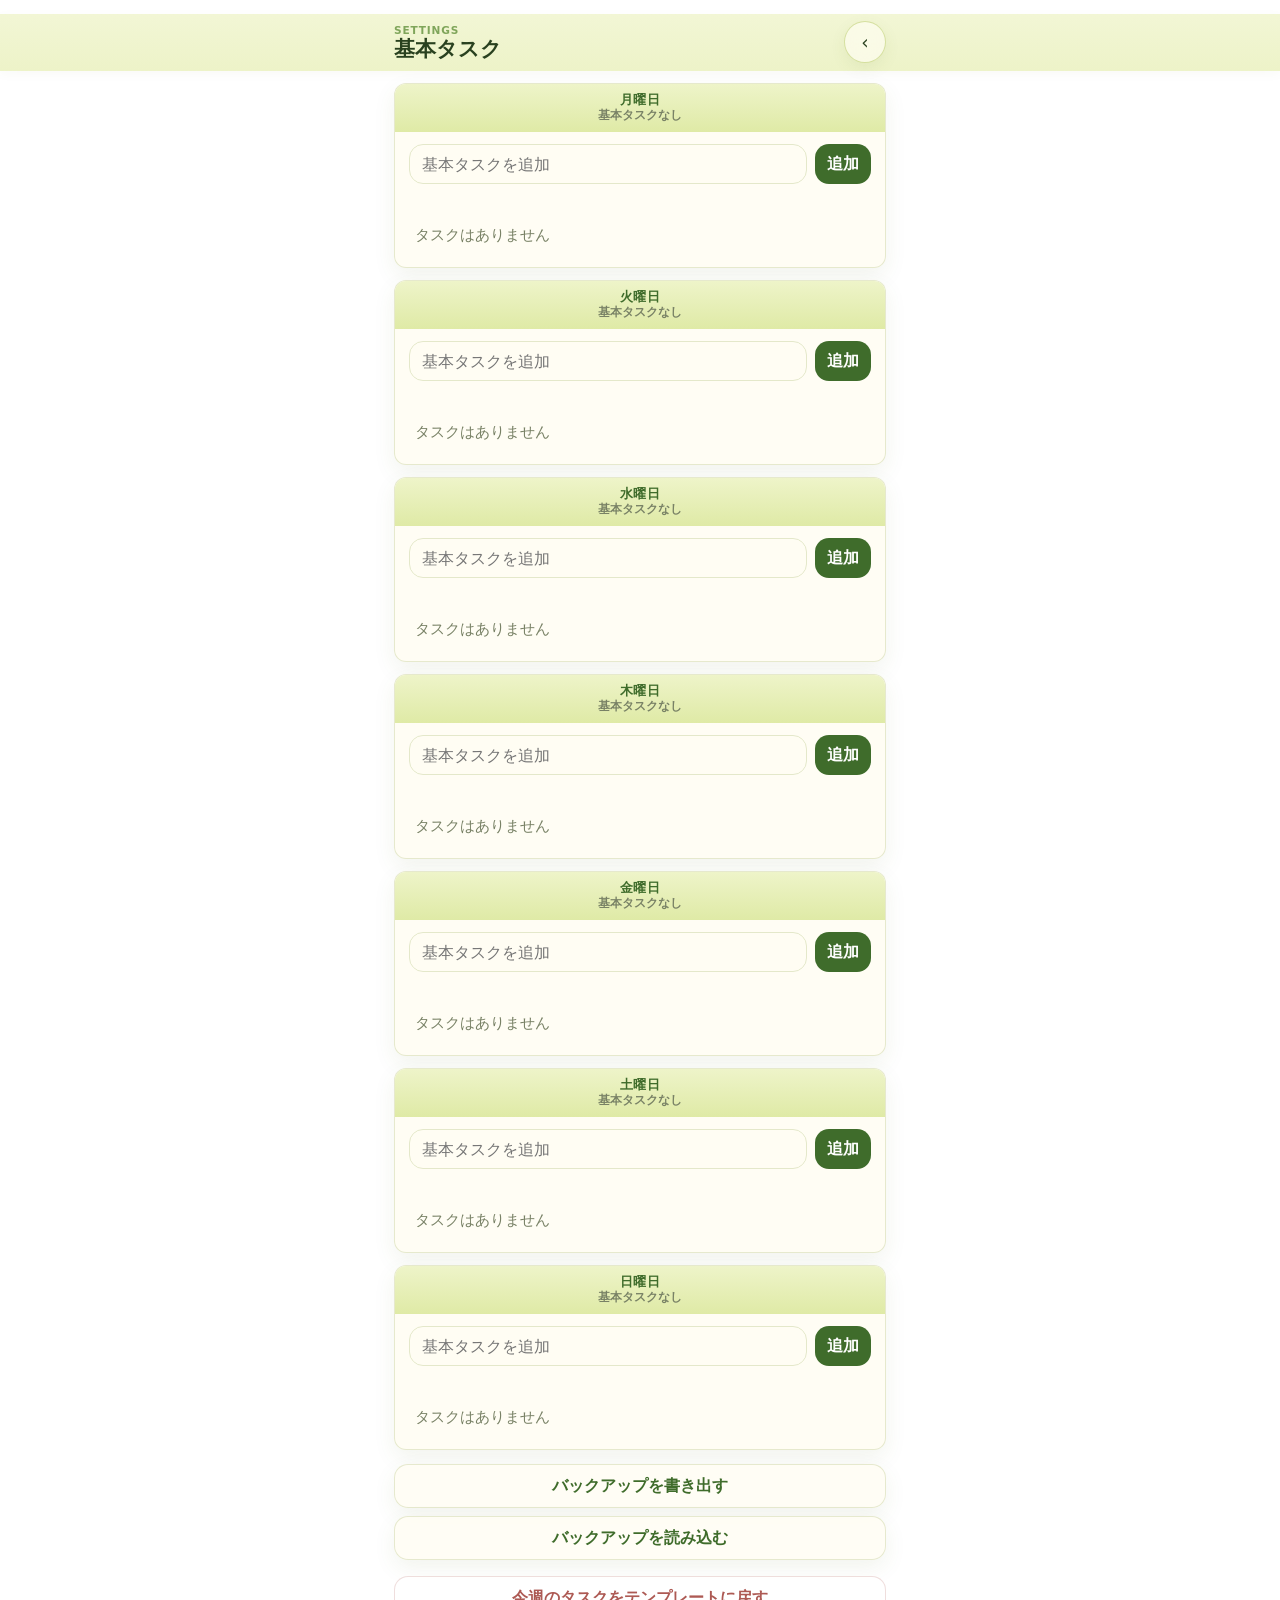
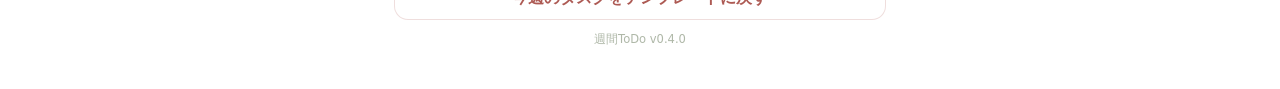
==== commit 728cebfd: "Add files via upload" ====
--- a/settings.html
+++ b/settings.html
@@ -31,7 +31,7 @@
         <button class="backup-button reset-week-button" id="manualResetButton" type="button">&#20170;&#36913;&#12398;&#12479;&#12473;&#12463;&#12434;&#12486;&#12531;&#12503;&#12524;&#12540;&#12488;&#12395;&#25147;&#12377;</button>
       </section>
 
-      <p class="app-version">&#36913;&#38291;ToDo v0.3.0</p>
+      <p class="app-version">&#36913;&#38291;ToDo v0.4.0</p>
     </main>
 
     <template id="settingsDayTemplate">
--- a/style.css
+++ b/style.css
@@ -23,6 +23,10 @@
   --shopping-line: #eadb9c;
   --shopping-accent: #b99545;
   --shopping-strong: #6f5422;
+  --short-panel: #edf7fb;
+  --short-line: #c6dbe7;
+  --short-accent: #7aa6bd;
+  --short-strong: #315f78;
   --radius-card: 12px;
   --radius-control: 14px;
   --shadow: 0 18px 42px rgba(94, 116, 39, 0.12);
@@ -85,7 +89,7 @@
 .header-actions {
   display: flex;
   align-items: center;
-  gap: 8px;
+  gap: 7px;
   flex: 0 0 auto;
 }
 
@@ -130,6 +134,38 @@
   font-size: 1.34rem;
 }
 
+.short-link {
+  position: relative;
+  font-size: 0;
+}
+
+.short-link span {
+  position: relative;
+  width: 17px;
+  height: 18px;
+  border: 2px solid currentColor;
+  border-radius: 4px;
+}
+
+.short-link span::before,
+.short-link span::after {
+  position: absolute;
+  left: 5px;
+  width: 7px;
+  height: 2px;
+  border-radius: 999px;
+  background: currentColor;
+  content: "";
+}
+
+.short-link span::before {
+  top: 5px;
+}
+
+.short-link span::after {
+  top: 11px;
+}
+
 .shopping-link {
   position: relative;
   font-size: 0;
@@ -159,6 +195,47 @@
 .add-button:active,
 .delete-button:active {
   transform: scale(0.96);
+}
+
+.page-flip-in {
+  animation: pageFlipIn 340ms ease-out both;
+  transform-origin: center center;
+}
+
+.page-flip-out {
+  animation: pageFlipOut 320ms ease-in both;
+  transform-origin: center center;
+}
+
+@keyframes pageFlipIn {
+  from {
+    opacity: 0;
+    transform: perspective(900px) rotateY(-76deg) scale(0.985);
+  }
+
+  to {
+    opacity: 1;
+    transform: perspective(900px) rotateY(0deg) scale(1);
+  }
+}
+
+@keyframes pageFlipOut {
+  from {
+    opacity: 1;
+    transform: perspective(900px) rotateY(0deg) scale(1);
+  }
+
+  to {
+    opacity: 0;
+    transform: perspective(900px) rotateY(76deg) scale(0.985);
+  }
+}
+
+@media (prefers-reduced-motion: reduce) {
+  .page-flip-in,
+  .page-flip-out {
+    animation: none;
+  }
 }
 
 .day-strip {
@@ -649,7 +726,10 @@
 }
 
 .shopping-back {
+  border-color: rgba(185, 149, 69, 0.32);
   color: var(--shopping-strong);
+  background: rgba(255, 245, 207, 0.78);
+  box-shadow: 0 5px 16px rgba(132, 99, 34, 0.08);
 }
 
 .shopping-page {
@@ -784,6 +864,219 @@
   line-height: 1.35;
 }
 
+.short-page-body {
+  --header-bg: #d9eaf2;
+  --header-line: #c6dbe7;
+  --accent: #7aa6bd;
+  --accent-strong: #315f78;
+  --accent-soft: #e7f3f8;
+  --text: #24465a;
+  --muted: #708798;
+  --line: #c6dbe7;
+  background:
+    linear-gradient(180deg, rgba(240, 248, 251, 0.96), rgba(255, 255, 255, 0) 230px),
+    #fff;
+  backface-visibility: hidden;
+}
+
+.short-header {
+  background: linear-gradient(180deg, #eaf5f9, var(--header-bg));
+  box-shadow: 0 3px 10px rgba(49, 95, 120, 0.06);
+}
+
+.short-back {
+  border-color: rgba(122, 166, 189, 0.32);
+  color: var(--short-strong);
+  background: rgba(231, 243, 248, 0.78);
+  box-shadow: 0 5px 16px rgba(49, 95, 120, 0.08);
+}
+
+.short-page {
+  width: min(100%, 540px);
+  margin: 0 auto;
+  padding: 0 14px calc(24px + env(safe-area-inset-bottom));
+}
+
+.short-tabs {
+  display: grid;
+  grid-template-columns: repeat(4, minmax(0, 1fr));
+  gap: 7px;
+  margin: 0 0 8px;
+}
+
+.short-tab {
+  min-height: 30px;
+  border: 1px solid rgba(198, 219, 231, 0.95);
+  border-radius: 999px;
+  color: var(--short-strong);
+  background: rgba(237, 247, 251, 0.88);
+  box-shadow: 0 5px 14px rgba(49, 95, 120, 0.06);
+  font-size: 0.86rem;
+  font-weight: 760;
+}
+
+.short-tab.has-tasks {
+  border-color: rgba(122, 166, 189, 0.5);
+  background: #dceff6;
+}
+
+.short-tab.is-active {
+  border-color: rgba(49, 95, 120, 0.18);
+  color: #fff;
+  background: linear-gradient(180deg, var(--short-accent), var(--short-strong));
+  box-shadow: 0 8px 18px rgba(49, 95, 120, 0.16);
+}
+
+.short-tab:active {
+  transform: scale(0.98);
+}
+
+.short-form {
+  display: grid;
+  grid-template-columns: minmax(0, 1fr) auto;
+  gap: 8px;
+  margin: 0 0 12px;
+  padding: 4px 0 10px;
+  background: rgba(255, 255, 255, 0.72);
+}
+
+.short-form input {
+  min-width: 0;
+  height: 44px;
+  border: 1px solid var(--short-line);
+  border-radius: var(--radius-control);
+  padding: 0 13px;
+  color: var(--short-strong);
+  background: #f8fcfd;
+  outline: none;
+}
+
+.short-form input:focus {
+  border-color: rgba(122, 166, 189, 0.75);
+  box-shadow: 0 0 0 3px rgba(231, 243, 248, 0.95);
+}
+
+.short-form button {
+  height: 42px;
+  border: 0;
+  border-radius: var(--radius-control);
+  padding: 0 14px;
+  color: #fff;
+  background: linear-gradient(180deg, var(--short-accent), var(--short-strong));
+  box-shadow: 0 8px 18px rgba(49, 95, 120, 0.14);
+  font-weight: 760;
+}
+
+.short-list {
+  display: grid;
+  align-content: start;
+  gap: 3px;
+  grid-auto-rows: max-content;
+  min-height: 52vh;
+  margin: 0;
+  padding: 2px 0 0;
+  list-style: none;
+}
+
+.short-item {
+  display: grid;
+  grid-template-columns: 22px 24px minmax(0, 1fr);
+  align-items: center;
+  gap: 5px;
+  min-height: 31px;
+  padding: 1px 0;
+  color: var(--short-strong);
+  background: transparent;
+  user-select: none;
+}
+
+.short-item.is-dragging {
+  opacity: 0.72;
+  background: rgba(231, 243, 248, 0.62);
+}
+
+.short-item.is-done {
+  opacity: 0.54;
+}
+
+.short-handle {
+  display: grid;
+  place-items: center;
+  width: 22px;
+  height: 29px;
+  border: 0;
+  padding: 0;
+  background: transparent;
+  touch-action: none;
+  cursor: grab;
+}
+
+.short-handle::before {
+  width: 8px;
+  height: 8px;
+  border-radius: 2px;
+  background: var(--short-accent);
+  box-shadow: 0 1px 3px rgba(49, 95, 120, 0.16);
+  content: "";
+}
+
+.short-check {
+  display: grid;
+  place-items: center;
+  width: 19px;
+  height: 19px;
+  margin: 0;
+  border: 1.5px solid #95b4c5;
+  border-radius: 5px;
+  background: #fff;
+  appearance: none;
+  accent-color: var(--short-accent);
+}
+
+.short-check:checked {
+  border-color: var(--short-accent);
+  background: linear-gradient(180deg, var(--short-accent), var(--short-strong));
+}
+
+.short-check:checked::after {
+  width: 5px;
+  height: 9px;
+  margin-top: -2px;
+  border: solid #fff;
+  border-width: 0 2px 2px 0;
+  transform: rotate(45deg);
+  content: "";
+}
+
+.short-title {
+  overflow-wrap: anywhere;
+  font-size: 1rem;
+  font-weight: 540;
+  line-height: 1.32;
+}
+
+.short-empty {
+  margin: 8px 0 0;
+  color: var(--muted);
+  font-size: 0.94rem;
+  line-height: 1.35;
+}
+
+.short-clear-button {
+  width: 100%;
+  min-height: 40px;
+  margin-top: 18px;
+  border: 1px solid rgba(86, 122, 143, 0.2);
+  border-radius: 8px;
+  color: var(--short-strong);
+  background: rgba(255, 255, 255, 0.64);
+  font-weight: 700;
+}
+
+.short-clear-button:active {
+  transform: scale(0.98);
+}
+
 .settings-panel {
   box-shadow: var(--shadow-soft);
 }
@@ -863,6 +1156,10 @@
     padding-inline: 24px;
   }
 
+  .short-page {
+    padding-inline: 24px;
+  }
+
   .long-memo-panel {
     width: min(460px, calc(100% - 48px));
   }
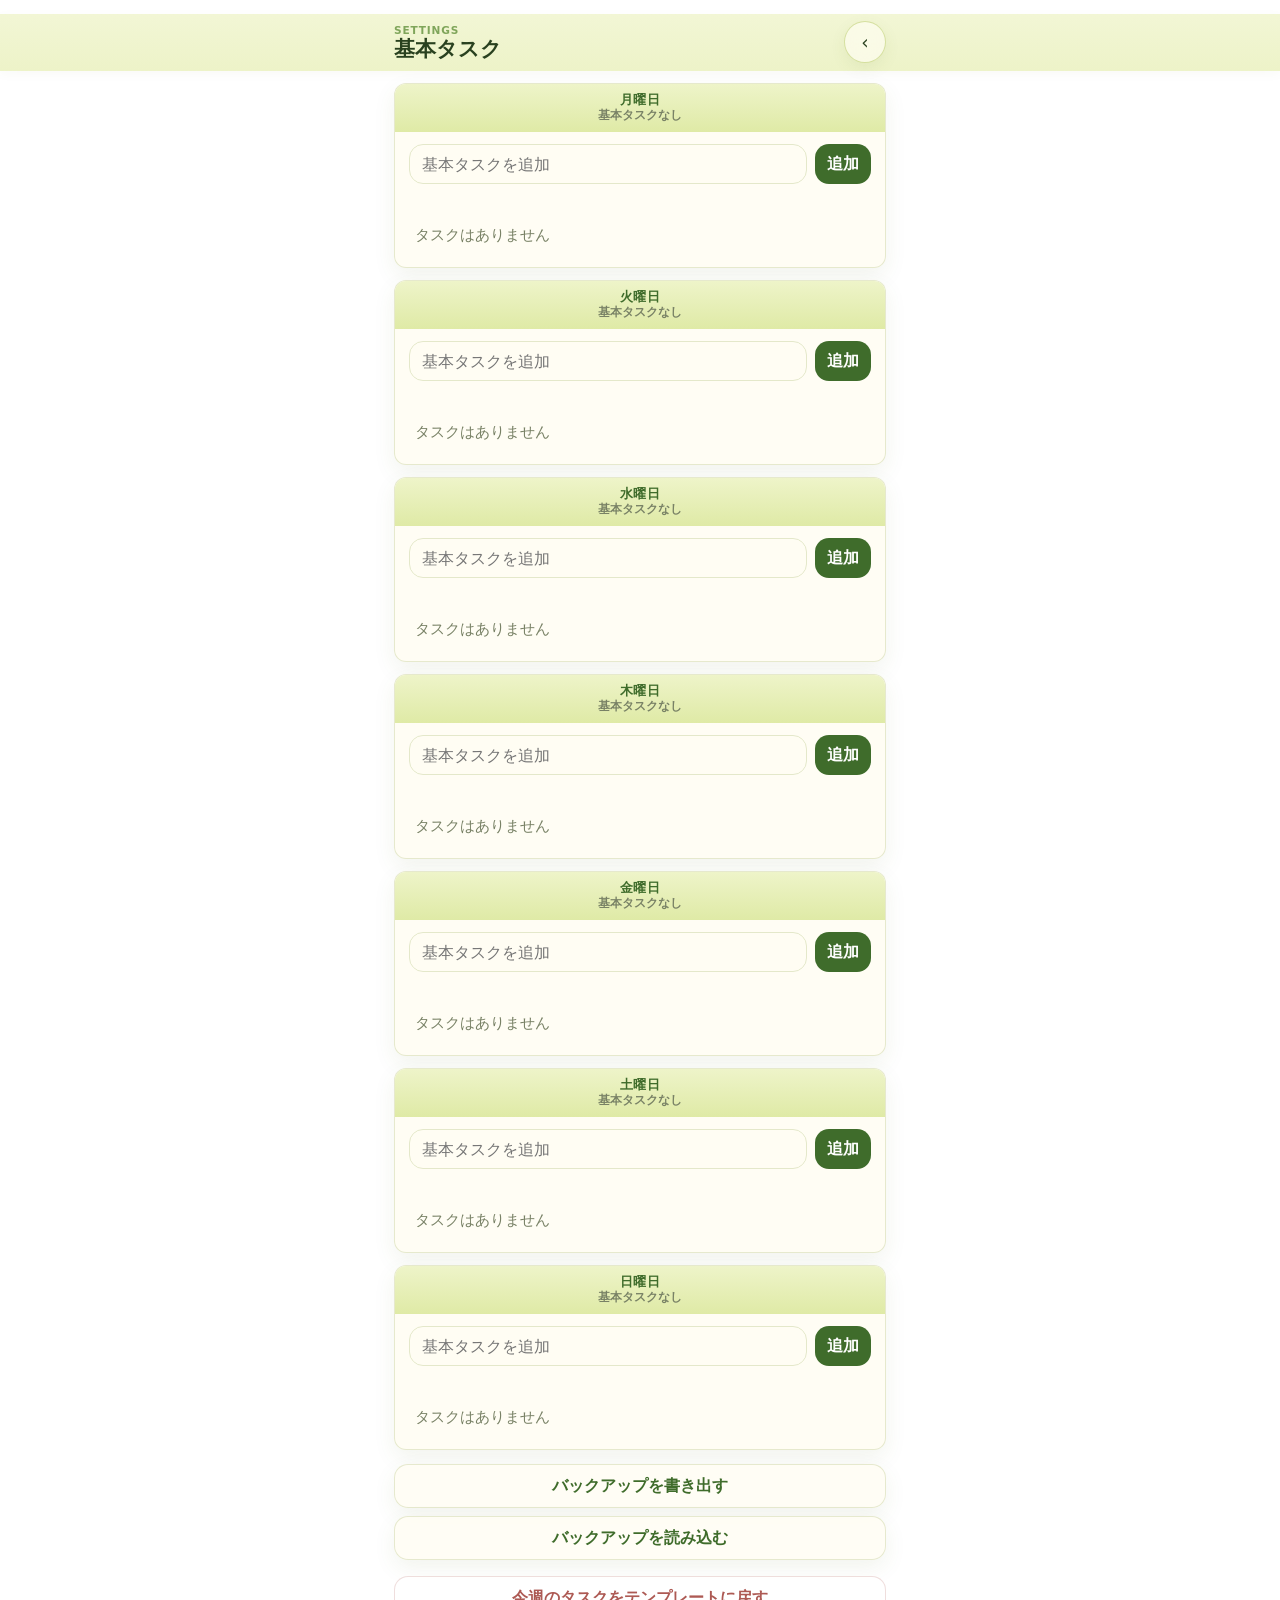
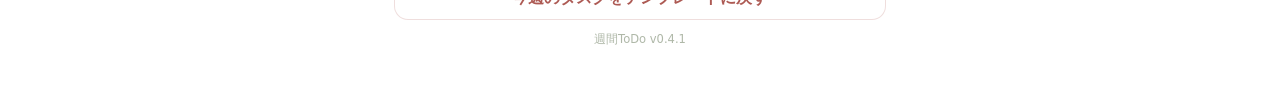
==== commit b19ce901: "Add files via upload" ====
--- a/settings.html
+++ b/settings.html
@@ -31,7 +31,7 @@
         <button class="backup-button reset-week-button" id="manualResetButton" type="button">&#20170;&#36913;&#12398;&#12479;&#12473;&#12463;&#12434;&#12486;&#12531;&#12503;&#12524;&#12540;&#12488;&#12395;&#25147;&#12377;</button>
       </section>
 
-      <p class="app-version">&#36913;&#38291;ToDo v0.4.0</p>
+      <p class="app-version">&#36913;&#38291;ToDo v0.4.1</p>
     </main>
 
     <template id="settingsDayTemplate">
--- a/style.css
+++ b/style.css
@@ -197,47 +197,6 @@
   transform: scale(0.96);
 }
 
-.page-flip-in {
-  animation: pageFlipIn 340ms ease-out both;
-  transform-origin: center center;
-}
-
-.page-flip-out {
-  animation: pageFlipOut 320ms ease-in both;
-  transform-origin: center center;
-}
-
-@keyframes pageFlipIn {
-  from {
-    opacity: 0;
-    transform: perspective(900px) rotateY(-76deg) scale(0.985);
-  }
-
-  to {
-    opacity: 1;
-    transform: perspective(900px) rotateY(0deg) scale(1);
-  }
-}
-
-@keyframes pageFlipOut {
-  from {
-    opacity: 1;
-    transform: perspective(900px) rotateY(0deg) scale(1);
-  }
-
-  to {
-    opacity: 0;
-    transform: perspective(900px) rotateY(76deg) scale(0.985);
-  }
-}
-
-@media (prefers-reduced-motion: reduce) {
-  .page-flip-in,
-  .page-flip-out {
-    animation: none;
-  }
-}
-
 .day-strip {
   display: grid;
   grid-auto-flow: column;
@@ -646,7 +605,9 @@
 
 .history-list {
   display: grid;
-  gap: 8px;
+  align-content: start;
+  gap: 2px;
+  grid-auto-rows: max-content;
   min-height: 280px;
   margin: 0;
   padding: 0;
@@ -656,17 +617,17 @@
 .history-item {
   position: relative;
   margin: 0;
-  padding: 4px 0 4px 18px;
+  padding: 1px 0 1px 18px;
   color: var(--text);
   font-size: 0.96rem;
-  line-height: 1.35;
+  line-height: 1.26;
   overflow-wrap: anywhere;
   user-select: none;
 }
 
 .history-item::before {
   position: absolute;
-  top: 0.62em;
+  top: 0.5em;
   left: 1px;
   width: 8px;
   height: 8px;
@@ -733,21 +694,27 @@
 }
 
 .shopping-page {
+  display: flex;
+  flex-direction: column;
   width: min(100%, 540px);
+  min-height: calc(100dvh - 96px - env(safe-area-inset-top));
   margin: 0 auto;
-  padding: 0 14px calc(24px + env(safe-area-inset-bottom));
+  padding: 0 14px calc(56px + env(safe-area-inset-bottom));
 }
 
 .shopping-form {
-  position: sticky;
-  top: calc(58px + env(safe-area-inset-top));
-  z-index: 2;
   display: grid;
   grid-template-columns: minmax(0, 1fr) auto;
   gap: 8px;
   margin: 0 0 12px;
   padding: 8px 0 10px;
   background: linear-gradient(180deg, rgba(255, 255, 255, 0.96), rgba(255, 255, 255, 0.82));
+}
+
+.shopping-main-form {
+  position: sticky;
+  top: calc(58px + env(safe-area-inset-top));
+  z-index: 2;
 }
 
 .shopping-form input {
@@ -786,10 +753,69 @@
   align-content: start;
   gap: 0;
   grid-auto-rows: max-content;
-  min-height: 60vh;
   margin: 0;
   padding: 1px 0 0;
   list-style: none;
+}
+
+.shopping-main-list {
+  margin-bottom: 20px;
+  min-height: 0;
+}
+
+.shopping-stock-section {
+  position: relative;
+  margin-top: auto;
+  border-radius: 10px;
+  padding: 8px 44px 42px 10px;
+  border-top: 1px solid rgba(234, 219, 156, 0.48);
+  background: rgba(255, 247, 218, 0.42);
+}
+
+.shopping-stock-list {
+  gap: 0;
+  min-height: 0;
+}
+
+.shopping-stock-list .shopping-item {
+  min-height: 23px;
+}
+
+.shopping-stock-list .shopping-handle {
+  height: 24px;
+}
+
+.shopping-stock-list .shopping-title {
+  font-size: 0.88rem;
+  line-height: 1.2;
+}
+
+.shopping-stock-list .shopping-delete {
+  height: 24px;
+  font-size: 1.12rem;
+}
+
+.shopping-stock-add {
+  position: absolute;
+  right: 10px;
+  bottom: 9px;
+  display: grid;
+  place-items: center;
+  width: 32px;
+  height: 32px;
+  border: 1px solid rgba(185, 149, 69, 0.2);
+  border-radius: 50%;
+  padding: 0;
+  color: var(--shopping-strong);
+  background: rgba(255, 242, 191, 0.9);
+  box-shadow: 0 6px 16px rgba(132, 99, 34, 0.11);
+  font-size: 1.1rem;
+  font-weight: 760;
+  line-height: 1;
+}
+
+.shopping-stock-add:active {
+  transform: scale(0.96);
 }
 
 .shopping-item {
